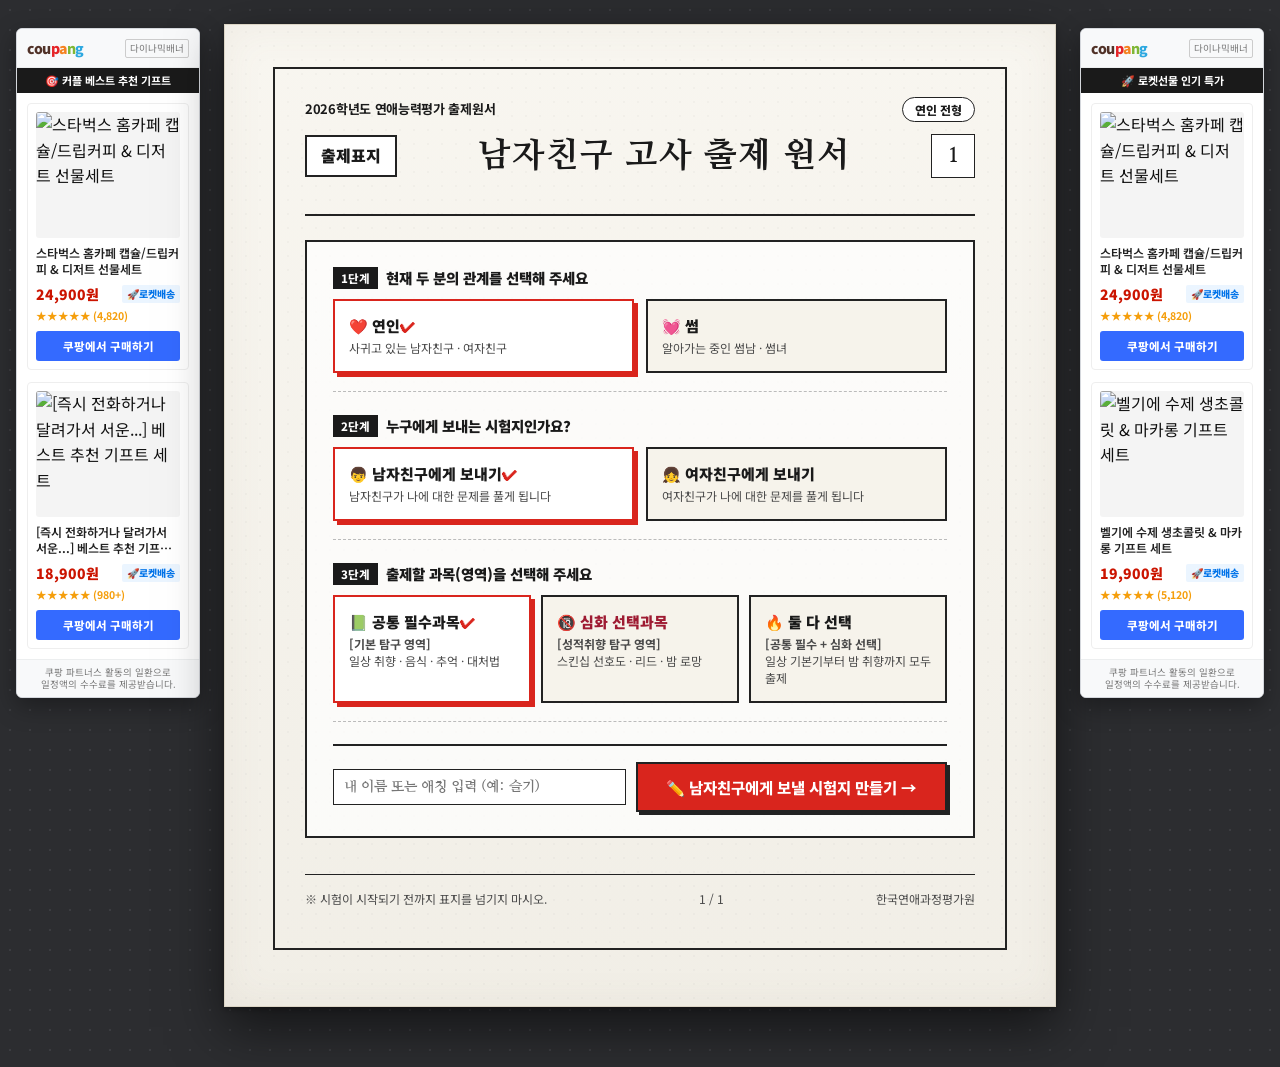
==== love_exam/index.html @ cc47749c "Initial snapshot: 연애능력평가(여친/남친·썸남/썸녀 고사) 웹앱 및 쿠팡 파트너스 광고 연동" ====
<!DOCTYPE html>
<html lang="ko">
<head>
  <meta charset="UTF-8" />
  <meta name="viewport" content="width=device-width, initial-scale=1.0" />
  <title>2026학년도 연애능력평가 - 여친/남친·썸남/썸녀 고사</title>
  <!-- 한국 시험지 감성 명조체 / 고딕체 / 손글씨(채점용) 구글 폰트 로드 -->
  <link rel="preconnect" href="https://fonts.googleapis.com" />
  <link rel="preconnect" href="https://fonts.gstatic.com" crossorigin />
  <link href="https://fonts.googleapis.com/css2?family=Gaegu:wght@700&family=Nanum+Myeongjo:wght@400;700;800&family=Noto+Sans+KR:wght@400;600;700;900&display=swap" rel="stylesheet" />
  <link rel="stylesheet" href="styles.css" />
</head>
<body>

  <!-- 실제 빨간 색연필(채점펜)의 거친 종이 입자 질감을 만드는 글로벌 SVG 필터 -->
  <svg width="0" height="0" style="position:absolute; width:0; height:0; overflow:hidden;" aria-hidden="true">
    <defs>
      <filter id="red-pencil-texture" x="-20%" y="-20%" width="140%" height="140%" filterUnits="objectBoundingBox">
        <feTurbulence type="fractalNoise" baseFrequency="0.045" numOctaves="3" seed="7" result="wobbleNoise" />
        <feDisplacementMap in="SourceGraphic" in2="wobbleNoise" scale="2.8" xChannelSelector="R" yChannelSelector="G" result="wobbledStroke" />
        <feTurbulence type="fractalNoise" baseFrequency="0.85" numOctaves="4" seed="19" result="grainNoise" />
        <feColorMatrix type="matrix" values="
          1 0 0 0 0
          0 1 0 0 0
          0 0 1 0 0
          0 0 0 1.45 -0.18" in="grainNoise" result="grainMask" />
        <feComposite in="wobbledStroke" in2="grainMask" operator="in" result="texturedPencil" />
        <feDisplacementMap in="SourceGraphic" in2="grainNoise" scale="1.6" result="roughEdge" />
        <feMerge>
          <feMergeNode in="texturedPencil" />
          <feMergeNode in="roughEdge" />
        </feMerge>
      </filter>
    </defs>
  </svg>

  <!-- 모바일 환경용 상단 배너 광고 슬롯 -->
  <div class="ad-mobile-banner" id="adMobileTopSlot"></div>

  <!-- 메인 3단 구조: 좌측 광고 | 중앙 한국 시험지 | 우측 광고 -->
  <main class="page-shell">

    <!-- [좌측 광고 슬롯] -->
    <aside class="ad-sidebar" aria-label="좌측 광고 영역" id="adLeftSidebar"></aside>

    <!-- [중앙 메인 영역] 실제 한국 시험지(갱지) 컨테이너 -->
    <section class="exam-paper-wrapper">
      <div class="exam-paper">
        <div class="exam-inner-frame" id="examAppRoot">
          <!-- app.js가 이곳에 랜딩(표지) / 출제화면 / 응시화면 / 채점결과를 렌더링합니다 -->
        </div>
      </div>
    </section>

    <!-- [우측 광고 슬롯] -->
    <aside class="ad-sidebar" aria-label="우측 광고 영역" id="adRightSidebar"></aside>

  </main>

  <!-- 토스트 메시지 -->
  <div id="toastMsg" class="toast-msg"></div>

  <!-- 광고 수익화 설정 파일 (이 파일에 링크/ID만 입력하면 자동 반영됩니다) -->
  <script src="ad-config.js"></script>
  <script src="app.js"></script>
</body>
</html>
---- love_exam/styles.css ----
/* =========================================================
   한국 시험지(수능/중간/기말고사) 감성 스타일시트
   ========================================================= */

:root {
  --paper-bg: #f6f3eb;
  --paper-bg-dark: #ede8dc;
  --ink-black: #1a1a1a;
  --ink-gray: #4a4a4a;
  --ink-light: #78756e;
  --border-black: #222222;
  --red-pen: #d9251d;
  --red-pen-soft: rgba(217, 37, 29, 0.12);
  --blue-pen: #1b4f9c;
  --font-serif: 'Nanum Myeongjo', 'Noto Serif KR', 'Batang', serif;
  --font-sans: 'Noto Sans KR', -apple-system, BlinkMacSystemFont, sans-serif;
  --font-hand: 'Gaegu', 'Nanum Pen Script', cursive, serif;
}

* {
  box-sizing: border-box;
  margin: 0;
  padding: 0;
}

body {
  background-color: #2c2d30;
  background-image: radial-gradient(#3b3c40 1px, transparent 1px);
  background-size: 20px 20px;
  color: var(--ink-black);
  font-family: var(--font-serif);
  min-height: 100vh;
  display: flex;
  flex-direction: column;
  line-height: 1.6;
}

/* =========================================================
   상단 컨트롤 바 (서비스 네비게이션)
   ========================================================= */
.top-Utility-bar {
  background: #18191b;
  color: #f0eee9;
  padding: 10px 20px;
  display: flex;
  justify-content: space-between;
  align-items: center;
  font-family: var(--font-sans);
  font-size: 13px;
  border-bottom: 1px solid #333;
  position: sticky;
  top: 0;
  z-index: 100;
}

.top-Utility-bar .brand {
  display: flex;
  align-items: center;
  gap: 8px;
  font-weight: 700;
  font-size: 15px;
  cursor: pointer;
}

.top-Utility-bar .brand-badge {
  background: var(--red-pen);
  color: #fff;
  padding: 2px 7px;
  border-radius: 3px;
  font-size: 11px;
  font-weight: 800;
}

.top-Utility-bar .nav-actions {
  display: flex;
  gap: 8px;
}

.util-btn {
  background: #2b2d31;
  color: #e4e4e7;
  border: 1px solid #444;
  padding: 6px 12px;
  border-radius: 4px;
  font-size: 12px;
  font-family: var(--font-sans);
  cursor: pointer;
  transition: all 0.15s;
}

.util-btn:hover {
  background: #3c3f45;
  border-color: #666;
}

.util-btn.primary {
  background: var(--red-pen);
  border-color: var(--red-pen);
  color: #fff;
  font-weight: 600;
}

.util-btn.primary:hover {
  background: #b81d16;
}

/* =========================================================
   메인 3단 레이아웃 (좌측 광고 | 중앙 시험지 | 우측 광고)
   ========================================================= */
.page-shell {
  display: flex;
  justify-content: center;
  align-items: flex-start;
  gap: 24px;
  max-width: 1320px;
  width: 100%;
  margin: 24px auto 60px;
  padding: 0 16px;
  flex: 1;
}

/* 양쪽 사이드 광고 영역 (쿠팡 파트너스 다이나믹 이미지 배너 규격 180x600) */
.ad-sidebar {
  width: 184px;
  flex-shrink: 0;
  position: sticky;
  top: 28px;
  display: flex;
  flex-direction: column;
  gap: 16px;
}

.coupang-widget-frame {
  width: 184px;
  min-height: 600px;
  background: #ffffff;
  border: 1px solid #d4d7dc;
  border-radius: 6px;
  overflow: hidden;
  font-family: var(--font-sans);
  display: flex;
  flex-direction: column;
  justify-content: space-between;
  box-shadow: 0 8px 24px rgba(0, 0, 0, 0.35);
}

.coupang-widget-header {
  background: #f8f9fa;
  border-bottom: 1px solid #eceeef;
  padding: 8px 10px;
  display: flex;
  justify-content: space-between;
  align-items: center;
}

.cp-brand-logo {
  font-weight: 900;
  font-size: 14px;
  letter-spacing: -0.5px;
}

.cp-ad-tag {
  font-size: 9.5px;
  color: #777;
  border: 1px solid #ccc;
  padding: 1px 4px;
  border-radius: 2px;
}

.cp-answer-hint-banner {
  background: #1a1a1a;
  color: #fff;
  font-size: 11px;
  font-weight: 700;
  padding: 5px 8px;
  text-align: center;
  line-height: 1.35;
}

.cp-answer-hint-banner.spicy {
  background: #9e1b32;
}

.cp-items-stack {
  padding: 10px;
  display: flex;
  flex-direction: column;
  gap: 12px;
  flex: 1;
}

.cp-item-card {
  display: flex;
  flex-direction: column;
  text-decoration: none;
  color: #111;
  border: 1px solid #eee;
  border-radius: 4px;
  padding: 8px;
  transition: transform 0.12s, box-shadow 0.12s;
  background: #fff;
}

.cp-item-card:hover {
  transform: translateY(-2px);
  box-shadow: 0 4px 12px rgba(0, 0, 0, 0.1);
  border-color: #346aff;
}

.cp-thumb-box {
  width: 100%;
  height: 126px;
  border-radius: 3px;
  overflow: hidden;
  background: #f4f4f4;
  margin-bottom: 7px;
  position: relative;
}

.cp-thumb-box img {
  width: 100%;
  height: 100%;
  object-fit: cover;
  display: block;
}

.cp-item-title {
  font-size: 12px;
  font-weight: 600;
  color: #222;
  line-height: 1.35;
  margin-bottom: 5px;
  display: -webkit-box;
  -webkit-line-clamp: 2;
  -webkit-box-orient: vertical;
  overflow: hidden;
}

.cp-price-row {
  display: flex;
  align-items: center;
  justify-content: space-between;
  gap: 4px;
  margin-bottom: 3px;
}

.cp-price-text {
  font-size: 14px;
  font-weight: 900;
  color: #cb1400;
}

.cp-rocket-badge {
  font-size: 10px;
  font-weight: 800;
  color: #0073e9;
  background: #ebf5ff;
  padding: 1px 5px;
  border-radius: 2px;
}

.cp-rating-row {
  font-size: 10.5px;
  color: #f59e0b;
  font-weight: 700;
}

.cp-buy-btn {
  margin-top: 6px;
  background: #346aff;
  color: #fff;
  font-size: 11.5px;
  font-weight: 800;
  text-align: center;
  padding: 6px 0;
  border-radius: 3px;
}

.coupang-widget-footer {
  font-size: 9.5px;
  color: #777;
  background: #f8f9fa;
  padding: 6px 8px;
  text-align: center;
  border-top: 1px solid #eceeef;
  line-height: 1.3;
}

.ad-slot-skyscraper {
  width: 180px;
  min-height: 600px;
  background: linear-gradient(180deg, #232428 0%, #1d1e22 100%);
  border: 1px dashed #555;
  border-radius: 6px;
  padding: 14px;
  color: #bbb;
  font-family: var(--font-sans);
  display: flex;
  flex-direction: column;
  justify-content: space-between;
  text-align: center;
  position: relative;
  overflow: hidden;
}

.ad-badge {
  position: absolute;
  top: 8px;
  right: 8px;
  background: #3a3b40;
  color: #aaa;
  font-size: 10px;
  padding: 2px 5px;
  border-radius: 2px;
  letter-spacing: 0.5px;
}

.ad-mock-content {
  margin: auto 0;
  display: flex;
  flex-direction: column;
  align-items: center;
  gap: 12px;
}

.ad-mock-icon {
  font-size: 38px;
  background: #2f3136;
  width: 68px;
  height: 68px;
  border-radius: 50%;
  display: flex;
  align-items: center;
  justify-content: center;
}

.ad-mock-title {
  color: #fff;
  font-size: 14px;
  font-weight: 700;
  line-height: 1.4;
}

.ad-mock-desc {
  font-size: 12px;
  color: #9a9b9e;
  line-height: 1.45;
}

.ad-mock-cta {
  margin-top: 8px;
  background: #f59e0b;
  color: #111;
  font-weight: 700;
  font-size: 12px;
  padding: 8px 14px;
  border-radius: 4px;
  width: 100%;
  text-decoration: none;
  display: inline-block;
}

.ad-slot-footer-note {
  font-size: 10px;
  color: #666;
  border-top: 1px solid #333;
  padding-top: 8px;
}

/* 모바일용 상/하단 배너 광고 */
.ad-mobile-banner {
  display: none;
  width: 100%;
  max-width: 820px;
  margin: 0 auto 16px;
  background: #232428;
  border: 1px dashed #555;
  border-radius: 6px;
  padding: 12px 16px;
  color: #ddd;
  font-family: var(--font-sans);
  align-items: center;
  justify-content: space-between;
  gap: 12px;
}

/* =========================================================
   중앙 시험지 컨테이너 (A4 갱지 스타일)
   ========================================================= */
.exam-paper-wrapper {
  flex: 1;
  max-width: 840px;
  width: 100%;
}

.exam-paper {
  background-color: var(--paper-bg);
  background-image: 
     radial-gradient(rgba(0,0,0,0.025) 1px, transparent 0),
    linear-gradient(to bottom, rgba(255,255,255,0.25), rgba(0,0,0,0.02));
  background-size: 14px 14px, 100% 100%;
  color: var(--ink-black);
  padding: 42px 48px 56px;
  box-shadow: 
    0 20px 50px rgba(0, 0, 0, 0.55),
    0 2px 6px rgba(0, 0, 0, 0.3),
    inset 0 0 40px rgba(139, 119, 85, 0.08);
  border: 1px solid #dcd5c5;
  position: relative;
  min-height: 920px;
}

/* 시험지 외곽 이중 테두리 */
.exam-inner-frame {
  border: 2px solid var(--border-black);
  padding: 28px 30px 40px;
  min-height: 840px;
  position: relative;
}

/* =========================================================
   한국 시험지 표준 헤더 (수능/정기고사 양식)
   ========================================================= */
.exam-header {
  border-bottom: 2.5px double var(--border-black);
  padding-bottom: 18px;
  margin-bottom: 24px;
  position: relative;
}

.exam-top-meta {
  display: flex;
  justify-content: space-between;
  align-items: center;
  font-family: var(--font-sans);
  font-size: 13px;
  font-weight: 700;
  margin-bottom: 10px;
}

.exam-year-title {
  letter-spacing: -0.3px;
}

.exam-type-pill {
  border: 1.5px solid var(--border-black);
  padding: 2px 12px;
  border-radius: 20px;
  font-size: 12px;
  font-weight: 800;
  background: #fff;
}

.exam-main-title-row {
  display: flex;
  justify-content: space-between;
  align-items: center;
  gap: 12px;
  margin: 12px 0 18px;
}

.exam-period-box {
  border: 2px solid var(--border-black);
  padding: 6px 14px;
  font-family: var(--font-sans);
  font-weight: 900;
  font-size: 16px;
  white-space: nowrap;
  background: #fff;
}

.exam-subject-title {
  font-family: var(--font-serif);
  font-size: 34px;
  font-weight: 900;
  letter-spacing: 2px;
  text-align: center;
  flex: 1;
  line-height: 1.2;
}

.exam-page-num-box {
  font-family: var(--font-serif);
  font-weight: 800;
  font-size: 20px;
  border: 1.5px solid var(--border-black);
  width: 44px;
  height: 44px;
  display: flex;
  align-items: center;
  justify-content: center;
  background: #fff;
}

/* 수험번호 / 성명 테이블 */
.examinee-info-table {
  width: 100%;
  border-collapse: collapse;
  font-family: var(--font-sans);
  font-size: 13px;
  background: #fff;
}

.examinee-info-table th,
.examinee-info-table td {
  border: 1.5px solid var(--border-black);
  padding: 7px 12px;
  text-align: center;
}

.examinee-info-table th {
  background: var(--paper-bg-dark);
  font-weight: 700;
  width: 90px;
  letter-spacing: 1px;
}

.examinee-info-table td input {
  width: 100%;
  border: none;
  background: transparent;
  font-family: var(--font-serif);
  font-size: 15px;
  font-weight: 700;
  text-align: center;
  color: var(--ink-black);
  outline: none;
  border-bottom: 1px dashed #aaa;
  padding: 2px 4px;
}

.examinee-info-table td input:focus {
  border-bottom-color: var(--red-pen);
  background: #fffdf7;
}

/* 주의사항 박스 (수능 표지 스타일) */
.exam-notice-box {
  border: 1.5px solid var(--border-black);
  background: rgba(255, 255, 255, 0.55);
  padding: 14px 18px;
  margin-bottom: 24px;
  font-size: 13.5px;
}

.exam-notice-box .notice-title {
  font-family: var(--font-sans);
  font-weight: 800;
  text-align: center;
  margin-bottom: 8px;
  font-size: 14px;
  letter-spacing: 2px;
}

.exam-notice-box ul {
  list-style: none;
  padding-left: 0;
}

.exam-notice-box li {
  margin-bottom: 4px;
  line-height: 1.5;
}

/* =========================================================
   홈(표지) 화면 스타일
   ========================================================= */
.home-hero-box {
  text-align: center;
  padding: 28px 20px;
  border: 1.5px solid var(--border-black);
  background: rgba(255, 255, 255, 0.65);
  margin-bottom: 24px;
}

.home-hero-subtitle {
  font-family: var(--font-sans);
  font-size: 14px;
  color: var(--ink-gray);
  margin-bottom: 8px;
  font-weight: 600;
}

.home-hero-title {
  font-size: 26px;
  font-weight: 900;
  margin-bottom: 14px;
  line-height: 1.35;
}

.home-mode-cards {
  display: grid;
  grid-template-columns: 1fr 1fr;
  gap: 18px;
  margin-top: 22px;
}

.mode-card {
  border: 2px solid var(--border-black);
  background: var(--paper-bg);
  padding: 22px 18px;
  text-align: left;
  display: flex;
  flex-direction: column;
  justify-content: space-between;
  transition: transform 0.15s, box-shadow 0.15s;
}

.mode-card:hover {
  transform: translateY(-2px);
  box-shadow: 4px 4px 0 var(--border-black);
}

.mode-card-tag {
  display: inline-block;
  font-family: var(--font-sans);
  font-size: 11px;
  font-weight: 800;
  background: var(--ink-black);
  color: #fff;
  padding: 2px 8px;
  margin-bottom: 10px;
  width: fit-content;
}

.mode-card-tag.red {
  background: var(--red-pen);
}

.mode-card h3 {
  font-size: 20px;
  font-weight: 800;
  margin-bottom: 8px;
}

.mode-card p {
  font-size: 13.5px;
  color: var(--ink-gray);
  margin-bottom: 18px;
  line-height: 1.5;
}

/* 시험지 풍 버튼 */
.paper-btn {
  display: inline-flex;
  align-items: center;
  justify-content: center;
  gap: 6px;
  font-family: var(--font-sans);
  font-weight: 800;
  font-size: 14px;
  padding: 11px 18px;
  border: 2px solid var(--border-black);
  background: #fff;
  color: var(--ink-black);
  cursor: pointer;
  transition: all 0.12s;
  box-shadow: 3px 3px 0 var(--border-black);
  text-decoration: none;
}

.paper-btn:hover {
  transform: translate(-1px, -1px);
  box-shadow: 4px 4px 0 var(--border-black);
  background: #fffef9;
}

.paper-btn:active {
  transform: translate(2px, 2px);
  box-shadow: 1px 1px 0 var(--border-black);
}

.paper-btn.primary {
  background: var(--red-pen);
  color: #fff;
}

.paper-btn.primary:hover {
  background: #c41e17;
}

.paper-btn.dark {
  background: var(--ink-black);
  color: #fff;
}

.paper-btn.dark:hover {
  background: #333;
}

.paper-btn.sm {
  font-size: 12px;
  padding: 6px 12px;
  box-shadow: 2px 2px 0 var(--border-black);
}

/* =========================================================
   출제자 모드 (선생님 출제 화면)
   ========================================================= */
.creator-config-box {
  border: 1.5px solid var(--border-black);
  background: #fff;
  padding: 18px 20px;
  margin-bottom: 22px;
  font-family: var(--font-sans);
}

.creator-config-grid {
  display: grid;
  grid-template-columns: repeat(auto-fit, minmax(180px, 1fr));
  gap: 14px;
}

.field-group {
  display: flex;
  flex-direction: column;
  gap: 5px;
}

.field-group label {
  font-size: 12px;
  font-weight: 700;
  color: var(--ink-gray);
}

.paper-input,
.paper-select {
  padding: 8px 10px;
  border: 1.5px solid var(--border-black);
  background: var(--paper-bg);
  font-family: var(--font-serif);
  font-size: 14px;
  font-weight: 700;
  color: var(--ink-black);
  outline: none;
}

.paper-input:focus,
.paper-select:focus {
  border-color: var(--red-pen);
  background: #fff;
}

/* 추천 질문 자판기 바 */
.preset-bank-bar {
  border: 1.5px dashed var(--border-black);
  background: rgba(255, 255, 255, 0.7);
  padding: 12px 16px;
  margin-bottom: 20px;
  font-family: var(--font-sans);
}

.preset-bank-header {
  display: flex;
  justify-content: space-between;
  align-items: center;
  margin-bottom: 8px;
  font-size: 13px;
  font-weight: 700;
}

.preset-chips {
  display: flex;
  flex-wrap: wrap;
  gap: 6px;
}

.preset-chip {
  font-family: var(--font-sans);
  font-size: 12px;
  padding: 5px 10px;
  border: 1px solid #555;
  background: #fff;
  cursor: pointer;
  border-radius: 3px;
  transition: all 0.12s;
}

.preset-chip:hover {
  background: var(--ink-black);
  color: #fff;
  border-color: var(--ink-black);
}

/* 출제 문항 카드 */
.editor-question-card {
  border: 1.5px solid var(--border-black);
  background: rgba(255, 255, 255, 0.85);
  padding: 18px 20px;
  margin-bottom: 16px;
  position: relative;
}

.editor-q-top {
  display: flex;
  justify-content: space-between;
  align-items: center;
  gap: 10px;
  margin-bottom: 12px;
  padding-bottom: 8px;
  border-bottom: 1px solid #ddd;
  font-family: var(--font-sans);
}

.editor-q-num {
  font-weight: 900;
  font-size: 16px;
}

.editor-q-controls {
  display: flex;
  align-items: center;
  gap: 8px;
}

.type-toggle-group {
  display: inline-flex;
  border: 1.5px solid var(--border-black);
  overflow: hidden;
}

.type-toggle-btn {
  border: none;
  background: #fff;
  padding: 4px 10px;
  font-size: 12px;
  font-family: var(--font-sans);
  font-weight: 700;
  cursor: pointer;
}

.type-toggle-btn.active {
  background: var(--ink-black);
  color: #fff;
}

.delete-q-btn {
  background: transparent;
  border: 1px solid #999;
  color: #666;
  padding: 4px 8px;
  font-size: 11px;
  cursor: pointer;
  font-family: var(--font-sans);
}

.delete-q-btn:hover {
  border-color: var(--red-pen);
  color: var(--red-pen);
}

.editor-options-list {
  display: grid;
  grid-template-columns: 1fr 1fr;
  gap: 10px;
  margin-top: 12px;
}

.editor-option-row {
  display: flex;
  align-items: center;
  gap: 8px;
}

.circle-num-btn {
  width: 28px;
  height: 28px;
  border-radius: 50%;
  border: 1.5px solid var(--border-black);
  background: #fff;
  font-family: var(--font-serif);
  font-size: 14px;
  font-weight: 800;
  cursor: pointer;
  flex-shrink: 0;
  display: flex;
  align-items: center;
  justify-content: center;
  position: relative;
}

.circle-num-btn.is-correct {
  background: var(--red-pen);
  color: #fff;
  border-color: var(--red-pen);
}

/* =========================================================
   수험생 문제 풀이 화면 (실제 한국 시험지 2단/1단 스타일)
   ========================================================= */
.questions-container {
  display: grid;
  grid-template-columns: 1fr 1fr;
  gap: 28px 36px;
  position: relative;
}

/* 시험지 가운데 세로 구분선 */
.questions-container::before {
  content: '';
  position: absolute;
  top: 0;
  bottom: 0;
  left: 50%;
  width: 1px;
  background: var(--border-black);
  transform: translateX(-50%);
}

.question-item {
  break-inside: avoid;
  margin-bottom: 18px;
  position: relative;
  padding: 6px 4px;
}

.q-stem {
  font-size: 15.5px;
  font-weight: 700;
  margin-bottom: 12px;
  line-height: 1.55;
  word-break: keep-all;
}

.q-stem .q-number {
  font-size: 17px;
  font-weight: 900;
  margin-right: 4px;
}

.q-stem .q-points {
  font-size: 13px;
  font-weight: 700;
  color: var(--ink-gray);
  margin-left: 4px;
}

.q-stem .q-subj-badge {
  font-family: var(--font-sans);
  font-size: 11px;
  border: 1px solid var(--border-black);
  padding: 1px 5px;
  margin-right: 4px;
  background: #fff;
}

/* 객관식 선지 리스트 */
.mc-choice-list {
  list-style: none;
  display: flex;
  flex-direction: column;
  gap: 7px;
  padding-left: 6px;
}

.mc-choice-item {
  display: flex;
  align-items: flex-start;
  gap: 8px;
  cursor: pointer;
  padding: 4px 6px;
  border-radius: 4px;
  font-size: 14.5px;
  transition: background 0.1s;
  position: relative;
}

.mc-choice-item:hover {
  background: rgba(0, 0, 0, 0.04);
}

.mc-circle {
  font-size: 16px;
  line-height: 1.3;
  position: relative;
  flex-shrink: 0;
  user-select: none;
}

/* 수험생이 선택한 답안 (빨간 색연필 손그림 체크 표시) */
.mc-choice-item.selected {
  font-weight: 800;
}

.mc-choice-item.selected .mc-circle::after {
  content: '';
  position: absolute;
  left: -7px;
  top: -8px;
  width: 30px;
  height: 30px;
  background-image: url("data:image/svg+xml,%3Csvg xmlns='http://www.w3.org/2000/svg' viewBox='0 0 36 36'%3E%3Cpath d='M5 18 C9 22, 12 27, 15 30 C19 21, 25 11, 33 4' fill='none' stroke='%23d6221a' stroke-width='3.6' stroke-linecap='round' stroke-linejoin='round' opacity='0.88'/%3E%3Cpath d='M6 19 C10 23, 12 27, 14.5 29.5 C19 20, 26 11, 32 5' fill='none' stroke='%23b51610' stroke-width='1.8' stroke-linecap='round' stroke-dasharray='8 1.5 12 1' opacity='0.65'/%3E%3C/svg%3E");
  background-size: contain;
  background-repeat: no-repeat;
  pointer-events: none;
}

/* 주관식 답안 입력란 (시험지 서술형 답란 스타일) */
.subj-answer-box {
  margin-top: 8px;
  border: 1.5px solid var(--border-black);
  background: #fff;
  padding: 8px 12px;
  display: flex;
  align-items: center;
  gap: 8px;
}

.subj-answer-label {
  font-family: var(--font-sans);
  font-size: 11px;
  font-weight: 800;
  background: var(--ink-black);
  color: #fff;
  padding: 2px 6px;
  flex-shrink: 0;
}

.subj-answer-input {
  border: none;
  border-bottom: 1px dotted #888;
  width: 100%;
  font-family: var(--font-serif);
  font-size: 15px;
  font-weight: 700;
  color: var(--blue-pen);
  outline: none;
  padding: 2px 4px;
  background: transparent;
}

/* =========================================================
   채점 결과 (리얼한 빨간 색연필 동그라미 / 빗금 / 총점 도장)
   ========================================================= */
/* 문항 위 빨간 색연필 O / 빗금 마크 */
.red-grade-mark {
  position: absolute;
  top: -22px;
  left: -18px;
  width: 84px;
  height: 84px;
  pointer-events: none;
  z-index: 5;
  mix-blend-mode: multiply;
}

.red-pencil-svg {
  width: 100%;
  height: 100%;
  overflow: visible;
  filter: url(#red-pencil-texture);
}

/* 시험지 우측 상단 빨간펜 점수 & 등급 도장 */
.score-stamp-area {
  position: absolute;
  top: 4px;
  right: 14px;
  text-align: right;
  font-family: var(--font-hand);
  color: var(--red-pen);
  transform: rotate(-6deg);
  z-index: 10;
  pointer-events: none;
  mix-blend-mode: multiply;
}

.score-handwriting {
  font-size: 58px;
  font-weight: 700;
  line-height: 0.9;
  letter-spacing: -1px;
  padding: 0 8px 10px;
  display: inline-block;
  position: relative;
  filter: url(#red-pencil-texture);
}

.score-underline-svg {
  position: absolute;
  left: -6px;
  right: -6px;
  bottom: -4px;
  width: calc(100% + 12px);
  height: 18px;
  overflow: visible;
  filter: url(#red-pencil-texture);
}

.score-grade-stamp {
  margin-top: 6px;
  display: inline-block;
  border: 3px solid var(--red-pen);
  padding: 3px 10px;
  font-family: var(--font-sans);
  font-size: 14px;
  font-weight: 900;
  color: var(--red-pen);
  background: rgba(255, 245, 245, 0.9);
  letter-spacing: 1px;
}

/* 채점 해설 박스 */
.answer-review-note {
  margin-top: 8px;
  padding: 8px 10px;
  background: var(--red-pen-soft);
  border-left: 3px solid var(--red-pen);
  font-family: var(--font-sans);
  font-size: 12.5px;
  color: #5a120e;
}

/* 성적표 요약 박스 */
.report-card-summary {
  border: 2px solid var(--border-black);
  background: #fff;
  padding: 20px 24px;
  margin-bottom: 26px;
}

.report-card-title {
  font-family: var(--font-sans);
  font-weight: 900;
  font-size: 18px;
  text-align: center;
  margin-bottom: 14px;
  padding-bottom: 10px;
  border-bottom: 1.5px solid var(--border-black);
}

.report-table {
  width: 100%;
  border-collapse: collapse;
  font-family: var(--font-sans);
  font-size: 13.5px;
  margin-bottom: 14px;
}

.report-table th,
.report-table td {
  border: 1px solid var(--border-black);
  padding: 8px 10px;
  text-align: center;
}

.report-table th {
  background: var(--paper-bg-dark);
  font-weight: 800;
}

/* 하단 시험지 확인란 */
.exam-footer-bar {
  margin-top: 36px;
  padding-top: 14px;
  border-top: 1.5px solid var(--border-black);
  display: flex;
  justify-content: space-between;
  align-items: center;
  font-family: var(--font-sans);
  font-size: 12px;
  color: var(--ink-gray);
}

/* 링크 공유 모달/박스 */
.share-box {
  border: 2px solid var(--border-black);
  background: #fffef9;
  padding: 20px;
  margin-top: 22px;
  text-align: center;
  font-family: var(--font-sans);
}

.share-url-row {
  display: flex;
  gap: 8px;
  margin: 12px 0;
}

.share-url-input {
  flex: 1;
  padding: 10px 12px;
  border: 1.5px solid var(--border-black);
  font-family: monospace;
  font-size: 12.5px;
  background: #f5f5f5;
}

/* 토스트 알림 */
.toast-msg {
  position: fixed;
  bottom: 28px;
  left: 50%;
  transform: translateX(-50%);
  background: #111;
  color: #fff;
  padding: 12px 22px;
  border-radius: 6px;
  font-family: var(--font-sans);
  font-size: 13.5px;
  font-weight: 700;
  box-shadow: 0 8px 24px rgba(0,0,0,0.4);
  z-index: 999;
  opacity: 0;
  pointer-events: none;
  transition: opacity 0.2s;
}

.toast-msg.show {
  opacity: 1;
}

/* =========================================================
   성적취향 탐구영역 (선택 과목 / 19+ 심야 야간자율학습 테마)
   ========================================================= */
.exam-paper.spicy-theme {
  background-color: #f8f0ee;
  border-color: #d9b8b4;
}

.spicy-badge-stamp {
  display: inline-flex;
  align-items: center;
  gap: 4px;
  background: #9e1b32;
  color: #fff;
  font-family: var(--font-sans);
  font-size: 11px;
  font-weight: 900;
  padding: 2px 9px;
  border-radius: 3px;
  letter-spacing: 0.5px;
}

.subject-selector-tabs {
  display: grid;
  grid-template-columns: 1fr 1fr;
  gap: 12px;
  margin-bottom: 16px;
}

.subject-tab-card {
  border: 2px solid var(--border-black);
  background: var(--paper-bg);
  padding: 14px 16px;
  cursor: pointer;
  text-align: left;
  transition: all 0.15s;
  position: relative;
}

.subject-tab-card.active-basic {
  background: #fff;
  border-width: 2.5px;
  box-shadow: 4px 4px 0 var(--border-black);
}

.subject-tab-card.active-spicy {
  background: #fff5f5;
  border-color: #9e1b32;
  border-width: 2.5px;
  box-shadow: 4px 4px 0 #9e1b32;
}

.subject-tab-title {
  font-family: var(--font-sans);
  font-weight: 900;
  font-size: 15px;
  margin-bottom: 4px;
  display: flex;
  align-items: center;
  justify-content: space-between;
}

.subject-tab-desc {
  font-family: var(--font-sans);
  font-size: 12px;
  color: var(--ink-gray);
  line-height: 1.4;
}

.preset-chip.spicy-chip {
  border-color: #9e1b32;
  color: #9e1b32;
  background: #fff8f8;
  font-weight: 600;
}

.preset-chip.spicy-chip:hover {
  background: #9e1b32;
  color: #fff;
}

.q-category-badge {
  font-family: var(--font-sans);
  font-size: 10.5px;
  font-weight: 800;
  padding: 1px 6px;
  margin-right: 4px;
  border-radius: 2px;
  vertical-align: middle;
}

.q-category-badge.basic {
  border: 1px solid #222;
  background: #fff;
  color: #222;
}

.q-category-badge.spicy {
  border: 1px solid #9e1b32;
  background: #9e1b32;
  color: #fff;
}

/* 성인/선택과목 응시 동의 오버레이 박스 */
.spicy-gate-box {
  border: 2.5px solid #9e1b32;
  background: #fff9f9;
  padding: 32px 24px;
  text-align: center;
  margin: 24px 0;
  box-shadow: 6px 6px 0 rgba(158, 27, 50, 0.18);
}

.spicy-gate-stamp {
  display: inline-block;
  border: 2.5px solid #9e1b32;
  color: #9e1b32;
  font-family: var(--font-sans);
  font-weight: 900;
  font-size: 13px;
  padding: 4px 12px;
  margin-bottom: 14px;
  letter-spacing: 1px;
}

/* =========================================================
   스마트 광고 스위칭 & 실시간 유사질문 빅데이터 족보 UI
   ========================================================= */
.ad-mode-pill {
  font-size: 11px;
  font-weight: 700;
  padding: 2px 8px;
  border-radius: 12px;
  margin-left: 6px;
}

.ad-mode-pill.safe {
  background: rgba(34, 197, 94, 0.18);
  color: #86efac;
  border: 1px solid rgba(34, 197, 94, 0.4);
}

.ad-mode-pill.spicy-cpa {
  background: rgba(225, 29, 72, 0.25);
  color: #fda4af;
  border: 1px solid rgba(225, 29, 72, 0.5);
}

.ad-slot-skyscraper.spicy-ad {
  background: linear-gradient(180deg, #2b1219 0%, #1a0b10 100%);
  border-color: #9e1b32;
}

.ad-slot-skyscraper.spicy-ad .ad-mock-cta {
  background: #e11d48;
  color: #fff;
}

.result-native-ad-box {
  margin-top: 16px;
  border: 1.5px dashed #555;
  background: #fffdf6;
  padding: 12px 16px;
  display: flex;
  justify-content: space-between;
  align-items: center;
  gap: 12px;
  font-family: var(--font-sans);
}

.result-native-ad-box.spicy {
  border-color: #9e1b32;
  background: #fff5f6;
}

/* 유사질문 클러스터 족보 카드 */
.trend-grid {
  display: grid;
  grid-template-columns: 1fr 1fr;
  gap: 8px;
  margin-top: 8px;
}

.trend-item-card {
  border: 1px solid #444;
  background: #fff;
  padding: 9px 11px;
  display: flex;
  flex-direction: column;
  justify-content: space-between;
  gap: 6px;
  text-align: left;
  transition: all 0.12s;
}

.trend-item-card:hover {
  border-color: #111;
  box-shadow: 2px 2px 0 #222;
}

.trend-item-card.spicy {
  border-color: #c97a86;
  background: #fffafa;
}

.trend-top-badges {
  display: flex;
  justify-content: space-between;
  align-items: center;
  gap: 4px;
  font-size: 11px;
  font-weight: 800;
}

.trend-rank-badge {
  background: #1a1a1a;
  color: #fff;
  padding: 1px 6px;
  border-radius: 2px;
}

.trend-rank-badge.spicy {
  background: #9e1b32;
}

.trend-wrong-rate {
  color: #d9251d;
  font-size: 11px;
  font-weight: 700;
}

.trend-stem-preview {
  font-family: var(--font-serif);
  font-size: 13px;
  font-weight: 700;
  color: #1a1a1a;
  line-height: 1.4;
}

.trend-variants-note {
  font-size: 11px;
  color: #666;
  background: #f4f1ea;
  padding: 3px 6px;
  border-radius: 2px;
}

/* =========================================================
   랜딩 페이지 (시험지 표지 3단계 응시/출제 원서 접수 양식)
   ========================================================= */
.landing-form-sheet {
  border: 2px solid var(--border-black);
  background: rgba(255, 255, 255, 0.72);
  padding: 24px 26px;
  margin-bottom: 20px;
}

.landing-step-block {
  margin-bottom: 22px;
  padding-bottom: 18px;
  border-bottom: 1px dashed #bbb;
}

.landing-step-block:last-of-type {
  border-bottom: none;
  margin-bottom: 14px;
  padding-bottom: 6px;
}

.landing-step-label {
  font-family: var(--font-sans);
  font-size: 14.5px;
  font-weight: 900;
  margin-bottom: 10px;
  display: flex;
  align-items: center;
  gap: 8px;
}

.step-num-badge {
  background: var(--ink-black);
  color: #fff;
  font-size: 11.5px;
  padding: 2px 8px;
  font-weight: 800;
}

.choice-grid-2 {
  display: grid;
  grid-template-columns: 1fr 1fr;
  gap: 12px;
}

.choice-grid-3 {
  display: grid;
  grid-template-columns: 1fr 1fr 1fr;
  gap: 10px;
}

.landing-choice-btn {
  border: 2px solid var(--border-black);
  background: var(--paper-bg);
  padding: 14px 14px;
  text-align: left;
  cursor: pointer;
  transition: all 0.12s;
  display: flex;
  flex-direction: column;
  gap: 4px;
  position: relative;
}

.landing-choice-btn:hover {
  background: #fff;
  transform: translateY(-1px);
}

.landing-choice-btn.selected {
  background: #fff;
  border-color: var(--red-pen);
  box-shadow: 4px 4px 0 var(--red-pen);
}

.landing-choice-btn.selected.spicy-sel {
  background: #fff5f6;
  border-color: #9e1b32;
  box-shadow: 4px 4px 0 #9e1b32;
}

.landing-choice-title {
  font-family: var(--font-sans);
  font-size: 15px;
  font-weight: 900;
  color: var(--ink-black);
  display: flex;
  justify-content: space-between;
  align-items: center;
}

.landing-choice-desc {
  font-family: var(--font-sans);
  font-size: 12px;
  color: var(--ink-gray);
  line-height: 1.4;
}

.landing-check-mark {
  color: var(--red-pen);
  font-weight: 900;
  font-size: 15px;
}

/* 모달 창 스타일 */
.modal-backdrop {
  position: fixed;
  inset: 0;
  background: rgba(0, 0, 0, 0.72);
  z-index: 500;
  display: flex;
  align-items: center;
  justify-content: center;
  padding: 20px;
}

.modal-paper-dialog {
  background: var(--paper-bg);
  border: 3px solid var(--border-black);
  max-width: 780px;
  width: 100%;
  max-height: 88vh;
  overflow-y: auto;
  padding: 28px 30px;
  font-family: var(--font-sans);
  box-shadow: 0 20px 60px rgba(0, 0, 0, 0.65);
}

.code-snippet-box {
  background: #18191b;
  color: #e4e4e7;
  font-family: monospace;
  font-size: 12px;
  padding: 12px 14px;
  border-radius: 4px;
  overflow-x: auto;
  line-height: 1.5;
  margin-top: 6px;
}

/* =========================================================
   반응형 (모바일 & 태블릿 대응)
   ========================================================= */
@media (max-width: 1120px) {
  .ad-sidebar {
    display: none;
  }
  .ad-mobile-banner {
    display: flex;
  }
}

@media (max-width: 720px) {
  .exam-paper {
    padding: 18px 14px 28px;
  }
  .exam-inner-frame {
    padding: 16px 14px 24px;
  }
  .exam-subject-title {
    font-size: 22px;
    letter-spacing: 0;
  }
  .exam-period-box {
    font-size: 12px;
    padding: 4px 8px;
  }
  .questions-container {
    grid-template-columns: 1fr;
    gap: 18px;
  }
  .questions-container::before {
    display: none;
  }
  .home-mode-cards,
  .choice-grid-3,
  .trend-grid {
    grid-template-columns: 1fr;
  }
  .editor-options-list {
    grid-template-columns: 1fr;
  }
  .score-handwriting {
    font-size: 42px;
  }
}
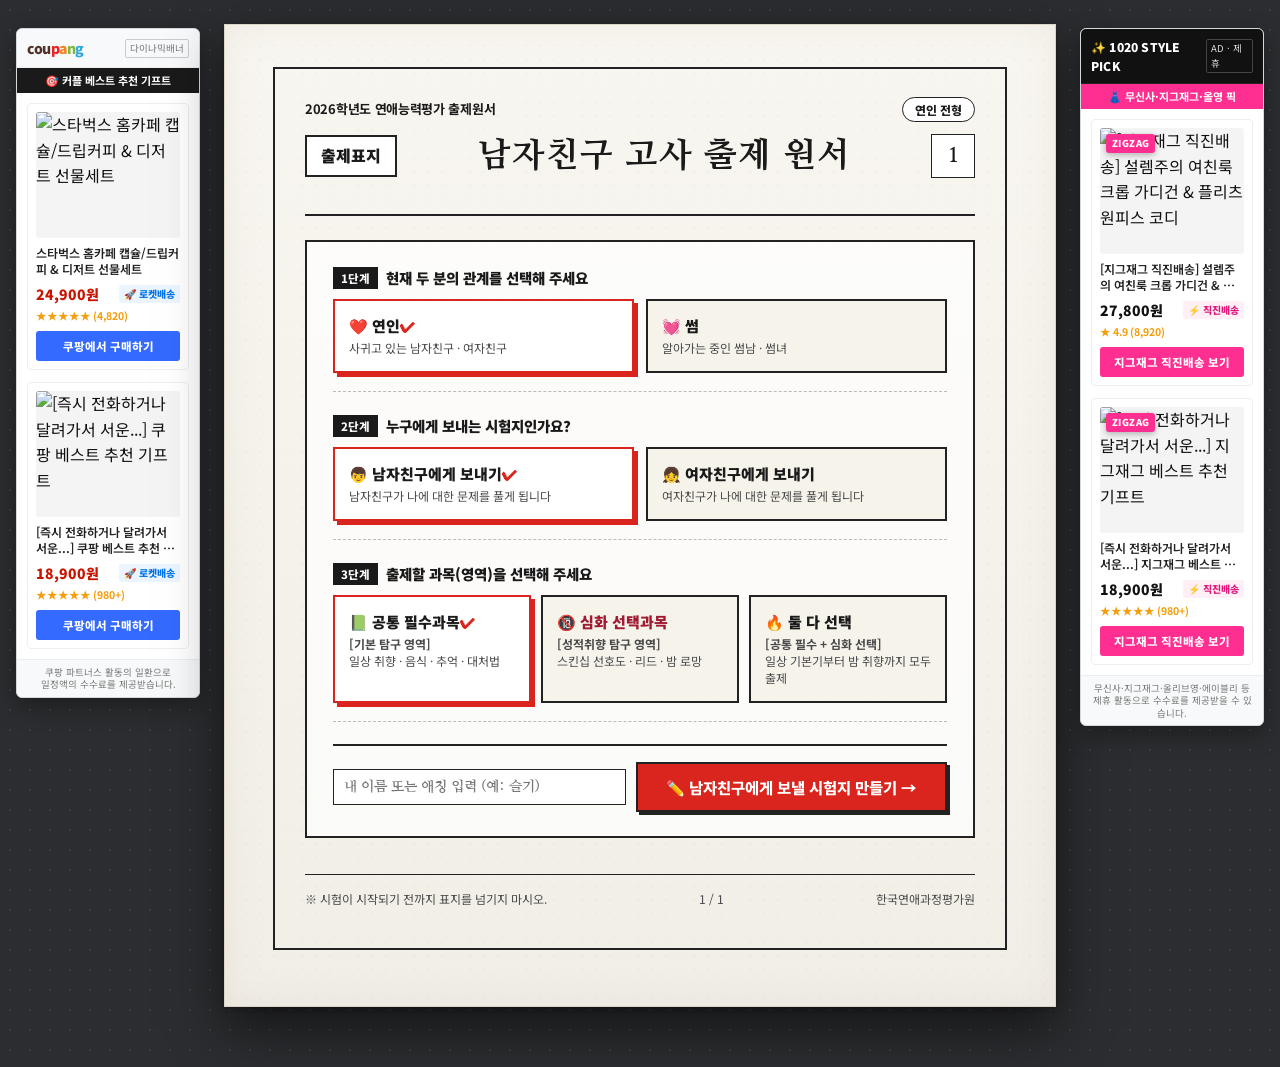
==== commit 2b8eacf4: "Update multi-platform 1020 partners & Coupang tracking ID AF3621090" ====
--- a/love_exam/index.html
+++ b/love_exam/index.html
@@ -57,6 +57,9 @@
 
   </main>
 
+  <!-- 모바일 환경용 하단 배너 광고 슬롯 -->
+  <div class="ad-mobile-banner" id="adMobileBottomSlot" style="margin: 16px auto 0;"></div>
+
   <!-- 토스트 메시지 -->
   <div id="toastMsg" class="toast-msg"></div>
 
--- a/love_exam/styles.css
+++ b/love_exam/styles.css
@@ -284,6 +284,23 @@
   text-align: center;
   border-top: 1px solid #eceeef;
   line-height: 1.3;
+}
+
+.fb-platform-floating-pill {
+  position: absolute;
+  top: 6px;
+  left: 6px;
+  color: #fff;
+  font-size: 9.5px;
+  font-weight: 900;
+  padding: 2px 6px;
+  border-radius: 3px;
+  letter-spacing: 0.4px;
+  box-shadow: 0 2px 6px rgba(0, 0, 0, 0.28);
+}
+
+.fb-partner-card:hover {
+  border-color: #111;
 }
 
 .ad-slot-skyscraper {
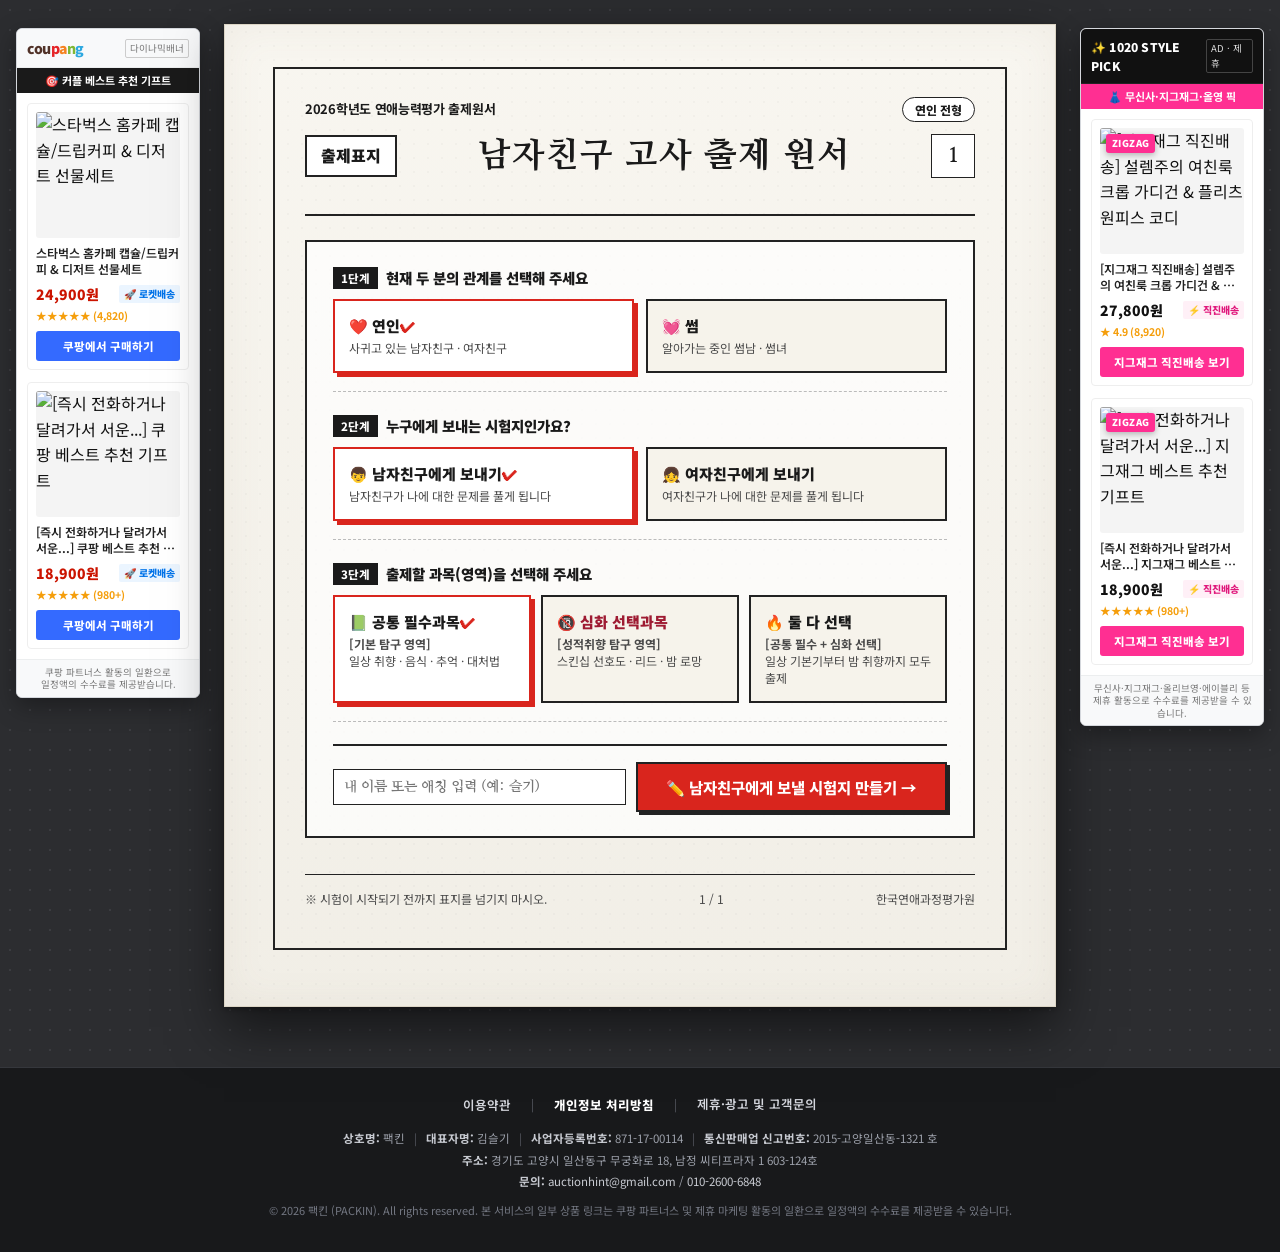
==== commit 9679a492: "Add business footer (PACKIN), privacy policy & terms modal, and auto OG product image resolver" ====
--- a/love_exam/index.html
+++ b/love_exam/index.html
@@ -60,6 +60,44 @@
   <!-- 모바일 환경용 하단 배너 광고 슬롯 -->
   <div class="ad-mobile-banner" id="adMobileBottomSlot" style="margin: 16px auto 0;"></div>
 
+  <!-- 사업자 정보 및 약관/개인정보처리방침 공식 푸터 -->
+  <footer class="site-legal-footer" role="contentinfo">
+    <div class="site-legal-footer-inner">
+      <div class="footer-policy-links">
+        <button type="button" class="footer-policy-btn" onclick="openLegalModal('terms')">이용약관</button>
+        <span class="footer-divider">|</span>
+        <button type="button" class="footer-policy-btn strong" onclick="openLegalModal('privacy')">개인정보 처리방침</button>
+        <span class="footer-divider">|</span>
+        <a href="mailto:auctionhint@gmail.com" class="footer-policy-btn">제휴·광고 및 고객문의</a>
+      </div>
+
+      <div class="footer-biz-info">
+        <div>
+          <strong>상호명:</strong> 팩킨
+          <span class="footer-divider">|</span>
+          <strong>대표자명:</strong> 김슬기
+          <span class="footer-divider">|</span>
+          <strong>사업자등록번호:</strong> 871-17-00114
+          <span class="footer-divider">|</span>
+          <strong>통신판매업 신고번호:</strong> 2015-고양일산동-1321 호
+        </div>
+        <div>
+          <strong>주소:</strong> 경기도 고양시 일산동구 무궁화로 18, 남정 씨티프라자 1 603-124호
+        </div>
+        <div>
+          <strong>문의:</strong> <a href="mailto:auctionhint@gmail.com">auctionhint@gmail.com</a> / <a href="tel:010-2600-6848">010-2600-6848</a>
+        </div>
+      </div>
+
+      <div class="footer-copyright">
+        © 2026 팩킨 (PACKIN). All rights reserved. 본 서비스의 일부 상품 링크는 쿠팡 파트너스 및 제휴 마케팅 활동의 일환으로 일정액의 수수료를 제공받을 수 있습니다.
+      </div>
+    </div>
+  </footer>
+
+  <!-- 이용약관 / 개인정보 처리방침 모달 컨테이너 -->
+  <div id="legalModalRoot"></div>
+
   <!-- 토스트 메시지 -->
   <div id="toastMsg" class="toast-msg"></div>
 
--- a/love_exam/styles.css
+++ b/love_exam/styles.css
@@ -1662,3 +1662,114 @@
     font-size: 42px;
   }
 }
+
+/* =========================================================
+   하단 공식 사업자 정보 및 이용약관/개인정보처리방침 푸터
+   ========================================================= */
+.site-legal-footer {
+  width: 100%;
+  background: #18191b;
+  border-top: 1px solid #35373c;
+  color: #a9abb3;
+  font-family: var(--font-sans);
+  font-size: 12px;
+  line-height: 1.65;
+  padding: 24px 16px 32px;
+  margin-top: auto;
+}
+
+.site-legal-footer-inner {
+  max-width: 840px;
+  margin: 0 auto;
+  text-align: center;
+}
+
+.footer-policy-links {
+  display: flex;
+  justify-content: center;
+  align-items: center;
+  flex-wrap: wrap;
+  gap: 10px;
+  margin-bottom: 12px;
+}
+
+.footer-policy-btn {
+  background: none;
+  border: none;
+  color: #d4d6dd;
+  font-family: var(--font-sans);
+  font-size: 12.5px;
+  font-weight: 600;
+  cursor: pointer;
+  text-decoration: none;
+  padding: 2px 4px;
+}
+
+.footer-policy-btn.strong {
+  color: #ffffff;
+  font-weight: 800;
+}
+
+.footer-policy-btn:hover {
+  text-decoration: underline;
+  color: #ffffff;
+}
+
+.footer-divider {
+  color: #555860;
+  margin: 0 6px;
+}
+
+.footer-biz-info {
+  color: #9ca0aa;
+  font-size: 11.5px;
+  display: flex;
+  flex-direction: column;
+  gap: 3px;
+}
+
+.footer-biz-info strong {
+  color: #c8cbd2;
+  font-weight: 700;
+}
+
+.footer-biz-info a {
+  color: #c8cbd2;
+  text-decoration: none;
+}
+
+.footer-biz-info a:hover {
+  text-decoration: underline;
+}
+
+.footer-copyright {
+  margin-top: 10px;
+  font-size: 11px;
+  color: #737782;
+}
+
+.legal-doc-body {
+  font-family: var(--font-sans);
+  font-size: 13px;
+  color: #222;
+  line-height: 1.7;
+  text-align: left;
+}
+
+.legal-doc-body h3 {
+  font-size: 15px;
+  font-weight: 900;
+  margin: 16px 0 6px;
+  color: #111;
+  border-left: 3px solid var(--red-pen);
+  padding-left: 8px;
+}
+
+.legal-doc-body p,
+.legal-doc-body ul {
+  margin-bottom: 8px;
+}
+
+.legal-doc-body ul {
+  padding-left: 18px;
+}
